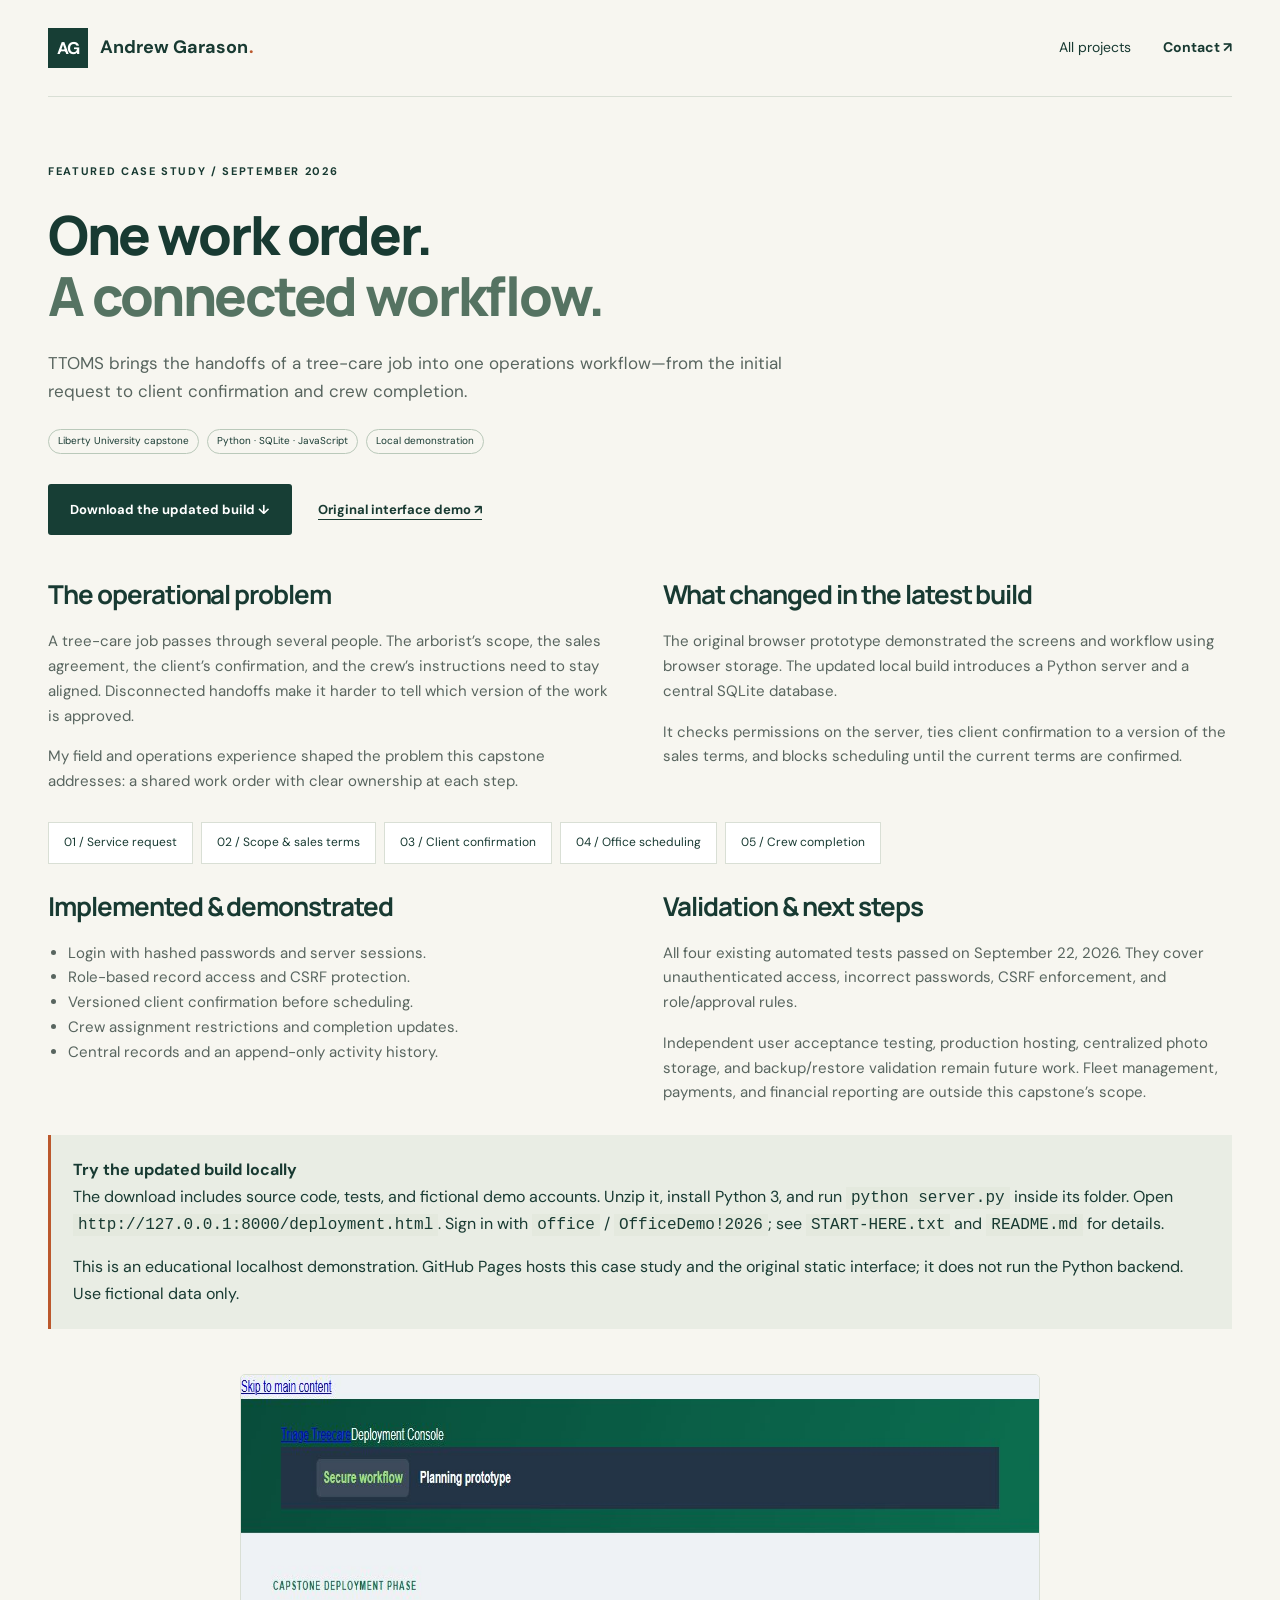
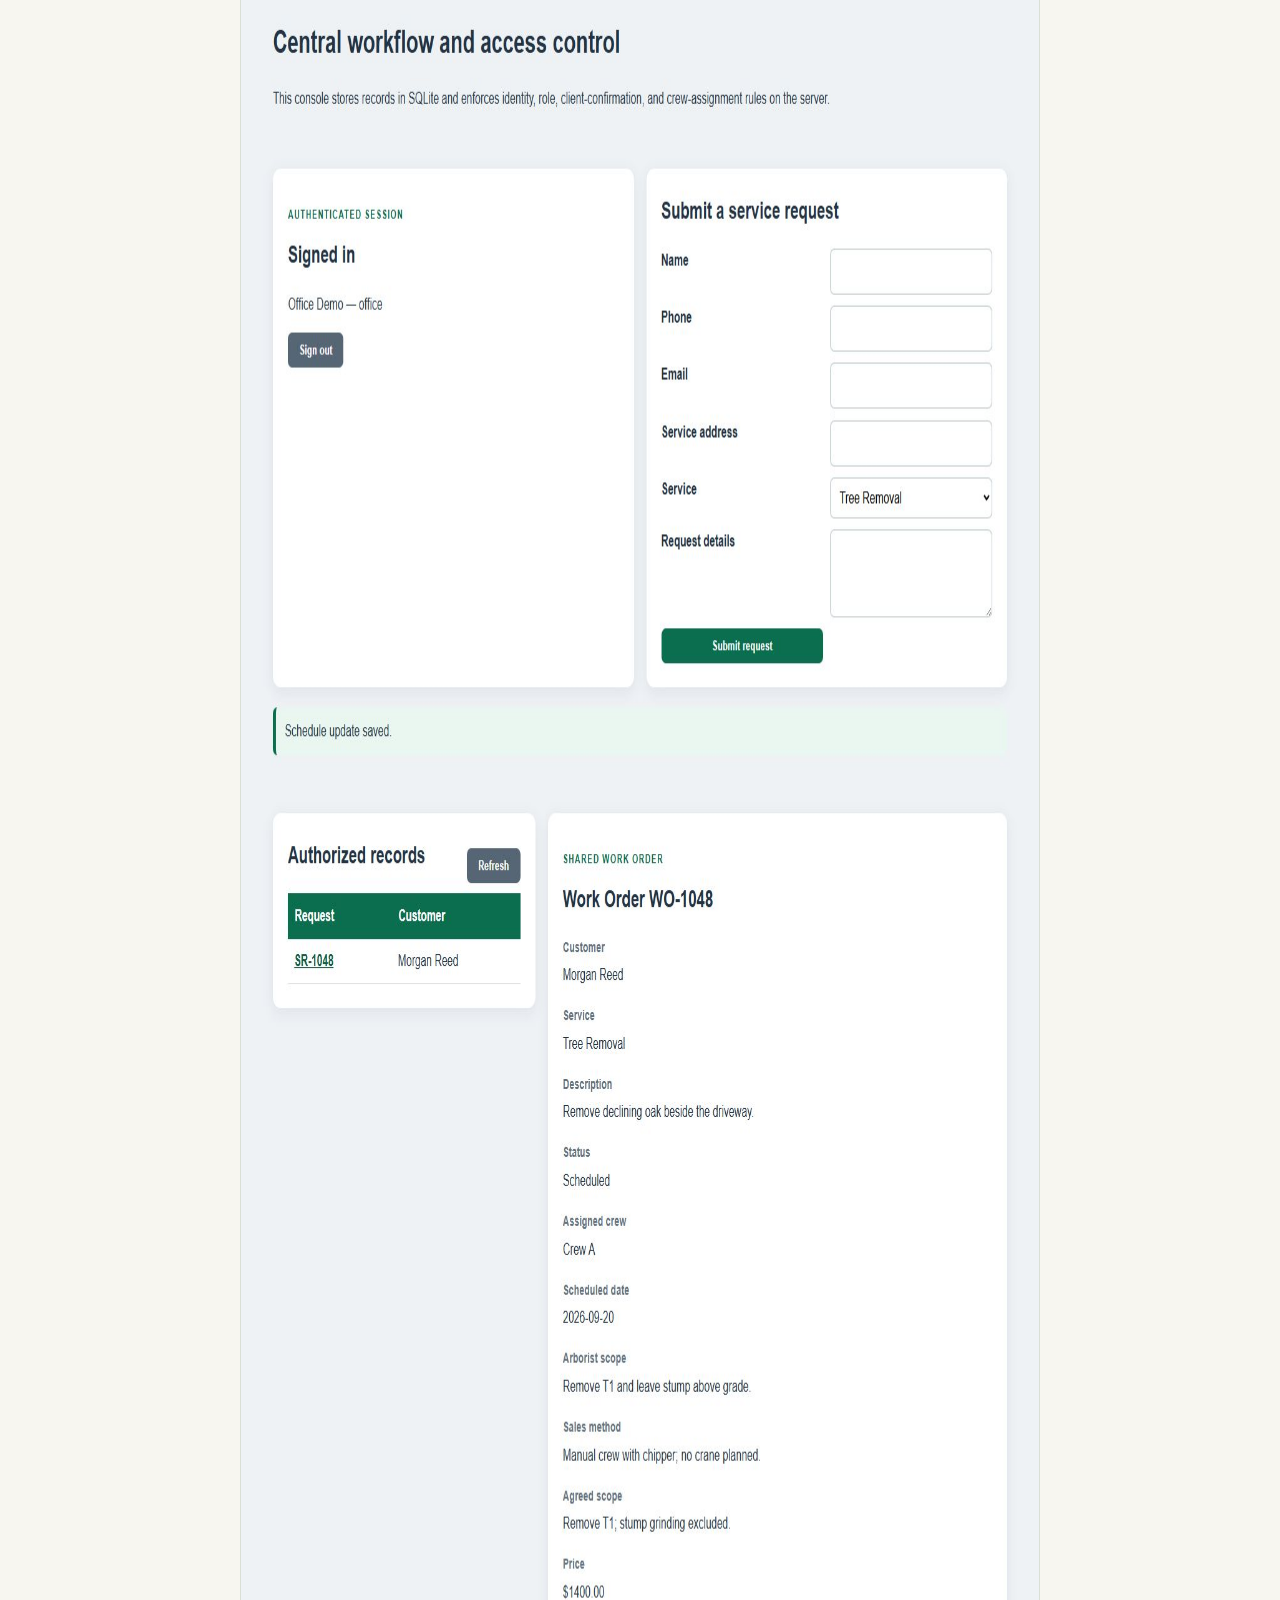
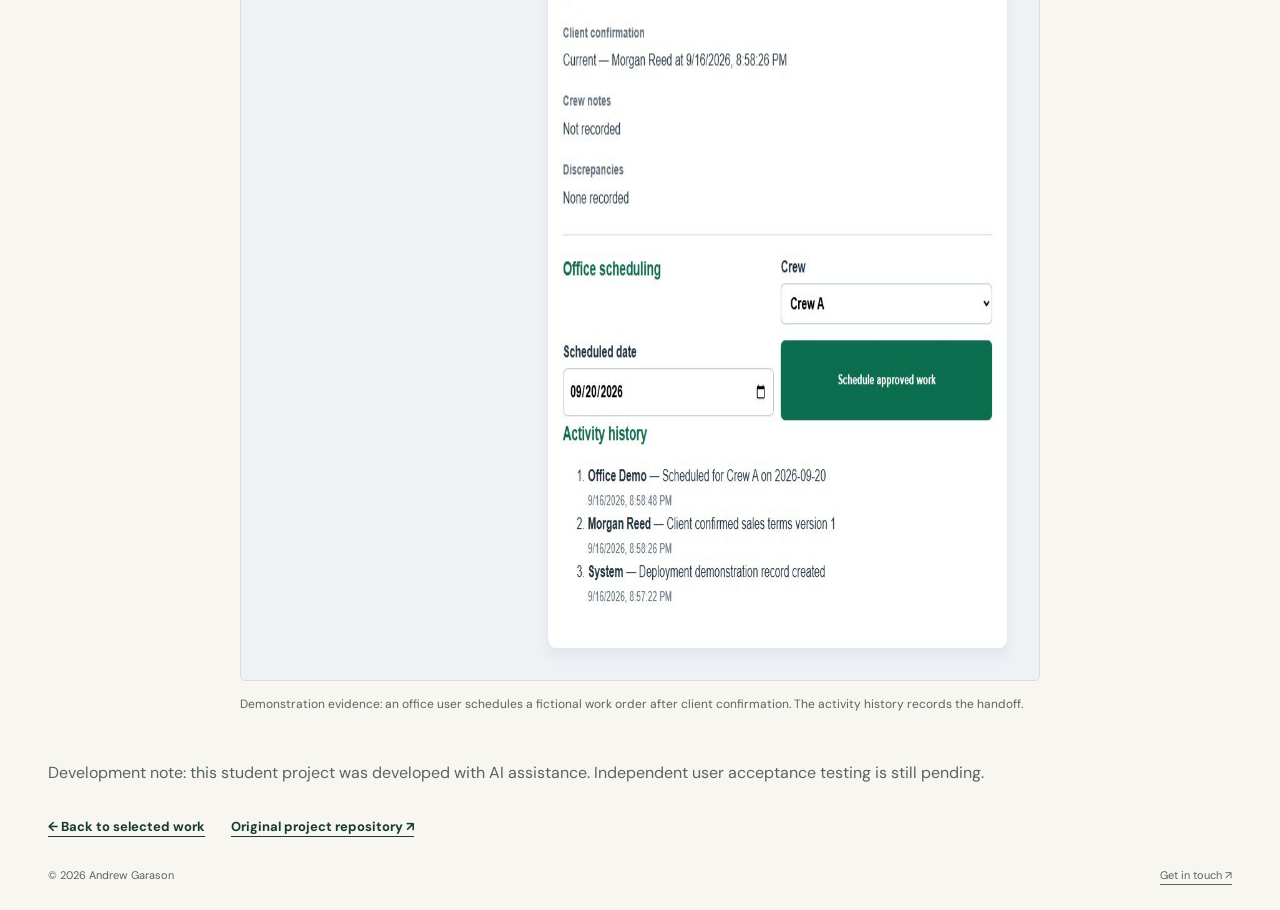
==== projects/ttoms.html @ f36631f8 "Add files via upload" ====
<!doctype html><html lang="en"><head><meta charset="utf-8"><meta name="viewport" content="width=device-width,initial-scale=1"><title>TTOMS Case Study | Andrew Garason</title><meta name="description" content="A tree-care operations capstone with a Python and SQLite demonstration of role-based access, client confirmation, scheduling, and crew workflows."><link rel="stylesheet" href="../style/style.css"></head><body><a class="skip" href="#main">Skip to content</a><header class="site-header wrap"><a class="brand" href="../"><span class="monogram">AG</span> Andrew Garason<span class="brand-dot">.</span></a><nav aria-label="Main navigation"><a href="../#projects">All projects</a><a href="../#contact">Contact ↗</a></nav></header><main id="main" class="wrap"><section class="case-hero"><p class="eyebrow">Featured case study / September 2026</p><h1>One work order.<br><em>A connected workflow.</em></h1><p class="intro">TTOMS brings the handoffs of a tree-care job into one operations workflow—from the initial request to client confirmation and crew completion.</p><div class="tags"><span>Liberty University capstone</span><span>Python · SQLite · JavaScript</span><span>Local demonstration</span></div><div class="actions"><a class="button" href="../downloads/ttoms-local-demo.zip" download>Download the updated build ↓</a><a class="text-link" href="https://garason.github.io/TTOMS-Capstone/">Original interface demo ↗</a></div></section><div class="case-grid"><section><h2>The operational problem</h2><p>A tree-care job passes through several people. The arborist’s scope, the sales agreement, the client’s confirmation, and the crew’s instructions need to stay aligned. Disconnected handoffs make it harder to tell which version of the work is approved.</p><p>My field and operations experience shaped the problem this capstone addresses: a shared work order with clear ownership at each step.</p></section><section><h2>What changed in the latest build</h2><p>The original browser prototype demonstrated the screens and workflow using browser storage. The updated local build introduces a Python server and a central SQLite database.</p><p>It checks permissions on the server, ties client confirmation to a version of the sales terms, and blocks scheduling until the current terms are confirmed.</p></section></div><div class="workflow" aria-label="Workflow stages"><span>01 / Service request</span><span>02 / Scope & sales terms</span><span>03 / Client confirmation</span><span>04 / Office scheduling</span><span>05 / Crew completion</span></div><div class="case-grid"><section><h2>Implemented & demonstrated</h2><ul><li>Login with hashed passwords and server sessions.</li><li>Role-based record access and CSRF protection.</li><li>Versioned client confirmation before scheduling.</li><li>Crew assignment restrictions and completion updates.</li><li>Central records and an append-only activity history.</li></ul></section><section><h2>Validation & next steps</h2><p>All four existing automated tests passed on September 22, 2026. They cover unauthenticated access, incorrect passwords, CSRF enforcement, and role/approval rules.</p><p>Independent user acceptance testing, production hosting, centralized photo storage, and backup/restore validation remain future work. Fleet management, payments, and financial reporting are outside this capstone’s scope.</p></section></div><aside class="case-note"><strong>Try the updated build locally</strong><p>The download includes source code, tests, and fictional demo accounts. Unzip it, install Python 3, and run <code>python server.py</code> inside its folder. Open <code>http://127.0.0.1:8000/deployment.html</code>. Sign in with <code>office</code> / <code>OfficeDemo!2026</code>; see <code>START-HERE.txt</code> and <code>README.md</code> for details.</p><p>This is an educational localhost demonstration. GitHub Pages hosts this case study and the original static interface; it does not run the Python backend. Use fictional data only.</p></aside><figure class="case-evidence"><img src="../images/ttoms-scheduling.png" width="1279" height="2507" alt="The TTOMS office demonstration showing a confirmed work order scheduled for Crew A and its activity history" loading="lazy"><figcaption>Demonstration evidence: an office user schedules a fictional work order after client confirmation. The activity history records the handoff.</figcaption></figure><p class="muted">Development note: this student project was developed with AI assistance. Independent user acceptance testing is still pending.</p><div class="actions"><a class="text-link" href="../#projects">← Back to selected work</a><a class="text-link" href="https://github.com/Garason/TTOMS-Capstone">Original project repository ↗</a></div></main><footer class="wrap"><span>© 2026 Andrew Garason</span><a href="../#contact">Get in touch ↗</a></footer></body></html>
---- style/style.css ----
@import url('https://fonts.googleapis.com/css2?family=DM+Sans:wght@400;500;600;700&family=Manrope:wght@400;500;600;700;800&display=swap');
:root{--paper:#f7f6f0;--ink:#183a32;--muted:#58655f;--line:#d9dfd5;--accent:#bb582c;--green:#173e35}*{box-sizing:border-box}html{scroll-behavior:smooth;scroll-padding-top:30px}body{margin:0;background:var(--paper);color:var(--ink);font:16px/1.65 'DM Sans',sans-serif}a{color:inherit;text-underline-offset:5px}img{max-width:100%;display:block}h1,h2,h3,p,figure{margin:0}h1,h2,h3{font-family:Manrope,sans-serif;line-height:1.12;letter-spacing:-.04em}p+p{margin-top:16px}.wrap{max-width:1200px;width:calc(100% - 96px);margin-inline:auto}.site-header{display:flex;justify-content:space-between;align-items:center;padding:28px 0;border-bottom:1px solid var(--line)}.brand{display:flex;align-items:center;font-weight:700;font-size:18px;text-decoration:none;gap:12px}.brand-dot{color:var(--accent);margin-left:-11px}.monogram{background:var(--green);color:white;padding:6px 9px;font-size:17px;letter-spacing:-1px}nav{display:flex;gap:32px;font-size:14px}nav a{text-decoration:none}nav a:last-child{font-weight:700}a:hover{text-decoration:underline}.hero{display:grid;grid-template-columns:1.25fr 1fr;gap:70px;padding-top:80px;padding-bottom:72px;align-items:center}.eyebrow{font-size:11px;letter-spacing:.15em;text-transform:uppercase;font-weight:700;margin-bottom:24px}.status-dot{display:inline-block;width:7px;height:7px;background:var(--accent);border-radius:50%;margin-right:8px}h1{font-size:clamp(38px,4.5vw,60px);font-weight:800;line-height:1.12}h1 em{font-style:normal;color:#557362}.intro{font-size:17px;color:var(--muted);max-width:520px;margin-top:24px}.hero-detail{font-size:13px;color:var(--muted);margin-top:20px}.actions{display:flex;gap:26px;align-items:center;margin-top:30px}.button{display:inline-flex;align-items:center;justify-content:space-between;gap:30px;background:var(--green);color:white;text-decoration:none;padding:15px 22px;font-size:13px;font-weight:700;border-radius:3px}.button:hover{background:#2d594b;text-decoration:none}.text-link{font-size:13px;font-weight:700}.hero-photo{position:relative;padding:0 0 30px 16px}.hero-photo:before{content:'';position:absolute;background:#e3e7dc;inset:25px -18px 0 40px;z-index:-1}.hero-photo img{width:100%;height:470px;object-fit:cover;object-position:42% 50%;border-radius:100px 3px 3px 3px;filter:saturate(.7)}.hero-photo figcaption{font-size:11px;display:flex;justify-content:space-between;gap:10px;margin-top:13px}.photo-label{position:absolute;bottom:80px;left:-15px;background:var(--paper);padding:18px 22px;font-size:10px;letter-spacing:.12em;line-height:1.8;border-left:3px solid var(--accent)}.metrics{display:grid;grid-template-columns:repeat(3,1fr);border-top:1px solid var(--line);border-bottom:1px solid var(--line);padding:25px 0;gap:32px}.metrics>div+div{border-left:1px solid var(--line);padding-left:40px}.metrics strong{font:700 34px Manrope,sans-serif;letter-spacing:-.04em}.metrics strong span{font-size:17px;font-weight:500}.metrics p{font-size:12px;color:var(--muted);margin-top:4px}.section{padding-top:85px;padding-bottom:85px}.section-heading{display:flex;justify-content:space-between;gap:30px;align-items:end;margin-bottom:35px}.section-heading .eyebrow{margin-bottom:16px}h2{font-size:clamp(29px,3vw,40px);font-weight:700}.section-heading>p{color:var(--muted);font-size:13px}.featured{display:grid;grid-template-columns:1fr 1.1fr;background:#e9ede4;border:1px solid var(--line);border-radius:6px;overflow:hidden}.project-copy{padding:42px}.project-number{font-size:10px;letter-spacing:.12em;font-weight:700;color:var(--muted)}.tags{display:flex;gap:8px;flex-wrap:wrap;margin-top:24px}.tags span,.status{font-size:10px;border:1px solid #bac9ba;border-radius:20px;padding:3px 9px}.project-copy h3{font-size:44px;margin:16px 0 8px}.project-subtitle{font-weight:600;font-size:13px;line-height:1.5}.project-copy>p:not(.project-number):not(.project-subtitle){color:var(--muted);font-size:14px}.tech{font-size:11px;letter-spacing:.03em;color:var(--muted);margin:25px 0}.tech span{padding:0 6px}.project-preview{align-self:center;position:relative;display:block;background:#fff;margin:40px 0 40px 15px;box-shadow:0 12px 35px #15382c15;border:1px solid #c5cfc5;border-right:0;border-radius:7px 0 0 7px;overflow:hidden;height:440px}.project-preview>img{width:100%;height:auto}.window-bar{height:32px;background:#fafbf9;display:flex;align-items:center;gap:5px;padding:0 12px;border-bottom:1px solid var(--line)}.window-bar>span{width:6px;height:6px;background:#bcc9be;border-radius:50%}.window-bar small{margin-left:12px;font-size:9px;color:var(--muted)}.preview-caption{position:absolute;bottom:0;left:0;right:0;padding:17px 20px;background:var(--green);color:white;font-size:9px;letter-spacing:.12em}.preview-caption span{display:block;font-size:13px;letter-spacing:0;margin-top:4px}.project-grid{display:grid;grid-template-columns:1fr 1fr;gap:24px;margin-top:24px}.project-card{padding:32px;border:1px solid var(--line);border-radius:6px;display:flex;flex-direction:column;align-items:start}.card-top{display:flex;justify-content:space-between;gap:10px;width:100%;align-items:center}.project-icon{font:700 48px Manrope,sans-serif;color:#426451;margin:30px 0 20px;line-height:1}.project-icon span{color:var(--accent)}.project-card h3{font-size:26px;margin-bottom:15px}.project-card>p:not(.tech){font-size:14px;color:var(--muted)}.project-card .text-link{margin-top:auto}.experience{background:var(--green);color:#f4f5ec}.experience .eyebrow{color:#baccad}.experience .section-heading>p{color:#c1d0c7}.experience-grid{display:grid;grid-template-columns:repeat(3,1fr);gap:40px;margin-top:55px}.experience-grid article{border-top:1px solid #ffffff35;padding-top:26px}.fleet-number{font:600 40px Manrope,sans-serif;margin-bottom:28px;letter-spacing:-.05em}.fleet-number span{display:block;font:400 12px 'DM Sans',sans-serif;letter-spacing:0;color:#c1d0c7;margin-top:7px}.experience h3{font-size:20px;letter-spacing:-.025em}.experience .role{color:#c1d0c7;font-size:11px;margin-top:12px}.experience article>p:last-child{color:#c1d0c7;font-size:13px;line-height:1.85}.education{display:grid;grid-template-columns:1.1fr 1fr;gap:80px}.education .intro{font-size:15px}.education-card{border-left:2px solid var(--accent);padding-left:24px}.education-card h3{font-size:22px;margin-top:15px;margin-bottom:8px}.education-card p{font-size:13px}.muted{color:var(--muted)}.skills{margin-top:30px;padding-left:24px}.skills h3{font-size:14px;letter-spacing:0;margin-bottom:10px}.skills p{font-size:13px}.contact{background:#e6ebdf;padding:55px;text-align:center;border-radius:6px}.contact .eyebrow{color:#626f58}.contact h2{font-size:44px}.contact p:not(.eyebrow){color:var(--muted);font-size:14px;margin:20px 0 25px}.contact-links{display:flex;gap:25px;justify-content:center;font-size:12px;margin-top:22px}footer{display:flex;justify-content:space-between;gap:20px;padding:28px 0;color:var(--muted);font-size:11px}.skip{position:absolute;top:-100px;left:15px;background:white;padding:12px;z-index:10}.skip:focus{top:10px}:focus-visible{outline:3px solid var(--accent);outline-offset:5px}.case-hero{padding:65px 0 45px;max-width:850px}.case-hero h1{font-size:54px}.case-hero .intro{max-width:750px}.case-grid{display:grid;grid-template-columns:1fr 1fr;gap:45px}.case-grid h2{font-size:26px;margin-bottom:20px}.case-grid p,.case-grid li{font-size:15px;color:var(--muted)}.case-grid ul{padding-left:20px}.case-note{padding:22px;border-left:3px solid var(--accent);background:#e9ede4;margin:30px 0}.case-evidence{max-width:800px;margin:45px auto}.case-evidence img{border:1px solid var(--line);border-radius:5px}.case-evidence figcaption{font-size:12px;color:var(--muted);margin-top:14px}.workflow{display:flex;flex-wrap:wrap;gap:8px;margin:28px 0}.workflow span{border:1px solid var(--line);padding:10px 15px;font-size:12px;background:white}code{background:#e4e9de;padding:2px 5px;overflow-wrap:anywhere}
@media(min-width:1500px){.hero-photo img{height:490px}}@media(max-width:950px){.wrap{width:calc(100% - 48px)}.hero{gap:35px}.hero-photo img{height:400px}.hero-photo figcaption{display:block}.hero-photo figcaption span{display:block}.project-copy{padding:28px}.education{gap:35px}.card-top{align-items:start;flex-direction:column}.experience-grid{gap:25px}.metrics>div+div{padding-left:24px}}@media(max-width:650px){.wrap{width:calc(100% - 40px)}.site-header{padding:20px 0;align-items:start;gap:20px}.brand{font-size:14px;gap:7px}.brand-dot{margin-left:-7px}.monogram{font-size:14px}nav{gap:14px;flex-wrap:wrap;font-size:11px;justify-content:end;max-width:155px}.hero{grid-template-columns:1fr;padding-top:45px;padding-bottom:35px;gap:35px}h1{font-size:42px}.eyebrow{font-size:9px;letter-spacing:.12em}.hero-photo{max-width:430px;width:100%;padding-left:10px}.hero-photo img{height:350px;border-top-left-radius:70px}.hero-photo:before{right:0}.hero-photo figcaption{display:flex;font-size:9px}.photo-label{left:0;bottom:70px}.metrics{gap:10px;padding:20px 0}.metrics strong{font-size:29px}.metrics strong span{display:block;font-size:12px}.metrics p{font-size:10px}.metrics>div+div{padding-left:13px}.section{padding-top:55px;padding-bottom:55px}.section-heading{display:block}.section-heading>p{margin-top:18px}.featured,.project-grid,.experience-grid,.education,.case-grid{grid-template-columns:1fr}.project-copy{padding:28px}.project-preview{margin:0 20px 25px;height:340px;border-right:1px solid #c5cfc5;border-radius:5px}.project-card{padding:26px}.card-top{flex-direction:row}.experience-grid{gap:30px;margin-top:30px}.fleet-number{margin-bottom:15px}.education{gap:35px}.contact{padding:35px 22px}.contact h2{font-size:34px}footer{flex-wrap:wrap;font-size:10px}.case-hero h1{font-size:39px}.case-hero{padding-top:40px}.actions{flex-wrap:wrap;gap:20px}.case-grid{gap:35px}}@media(prefers-reduced-motion:reduce){html{scroll-behavior:auto}}
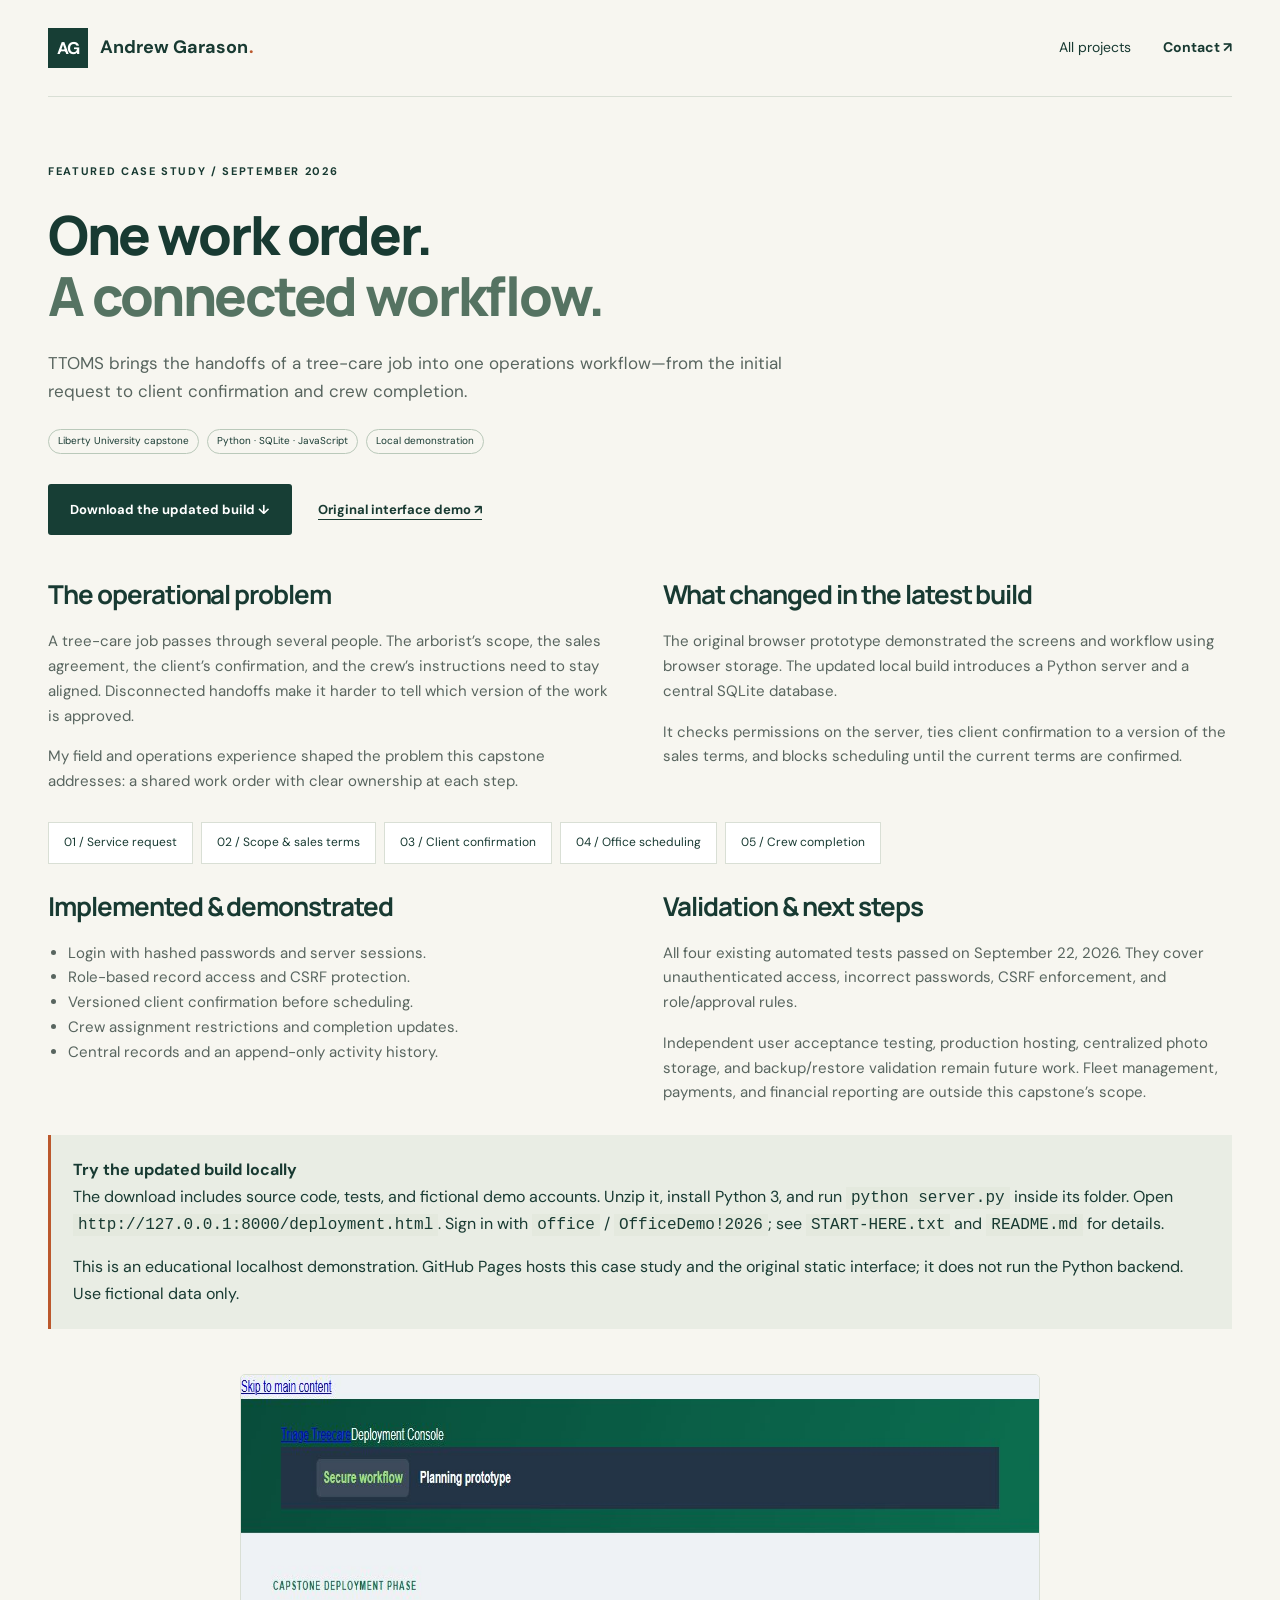
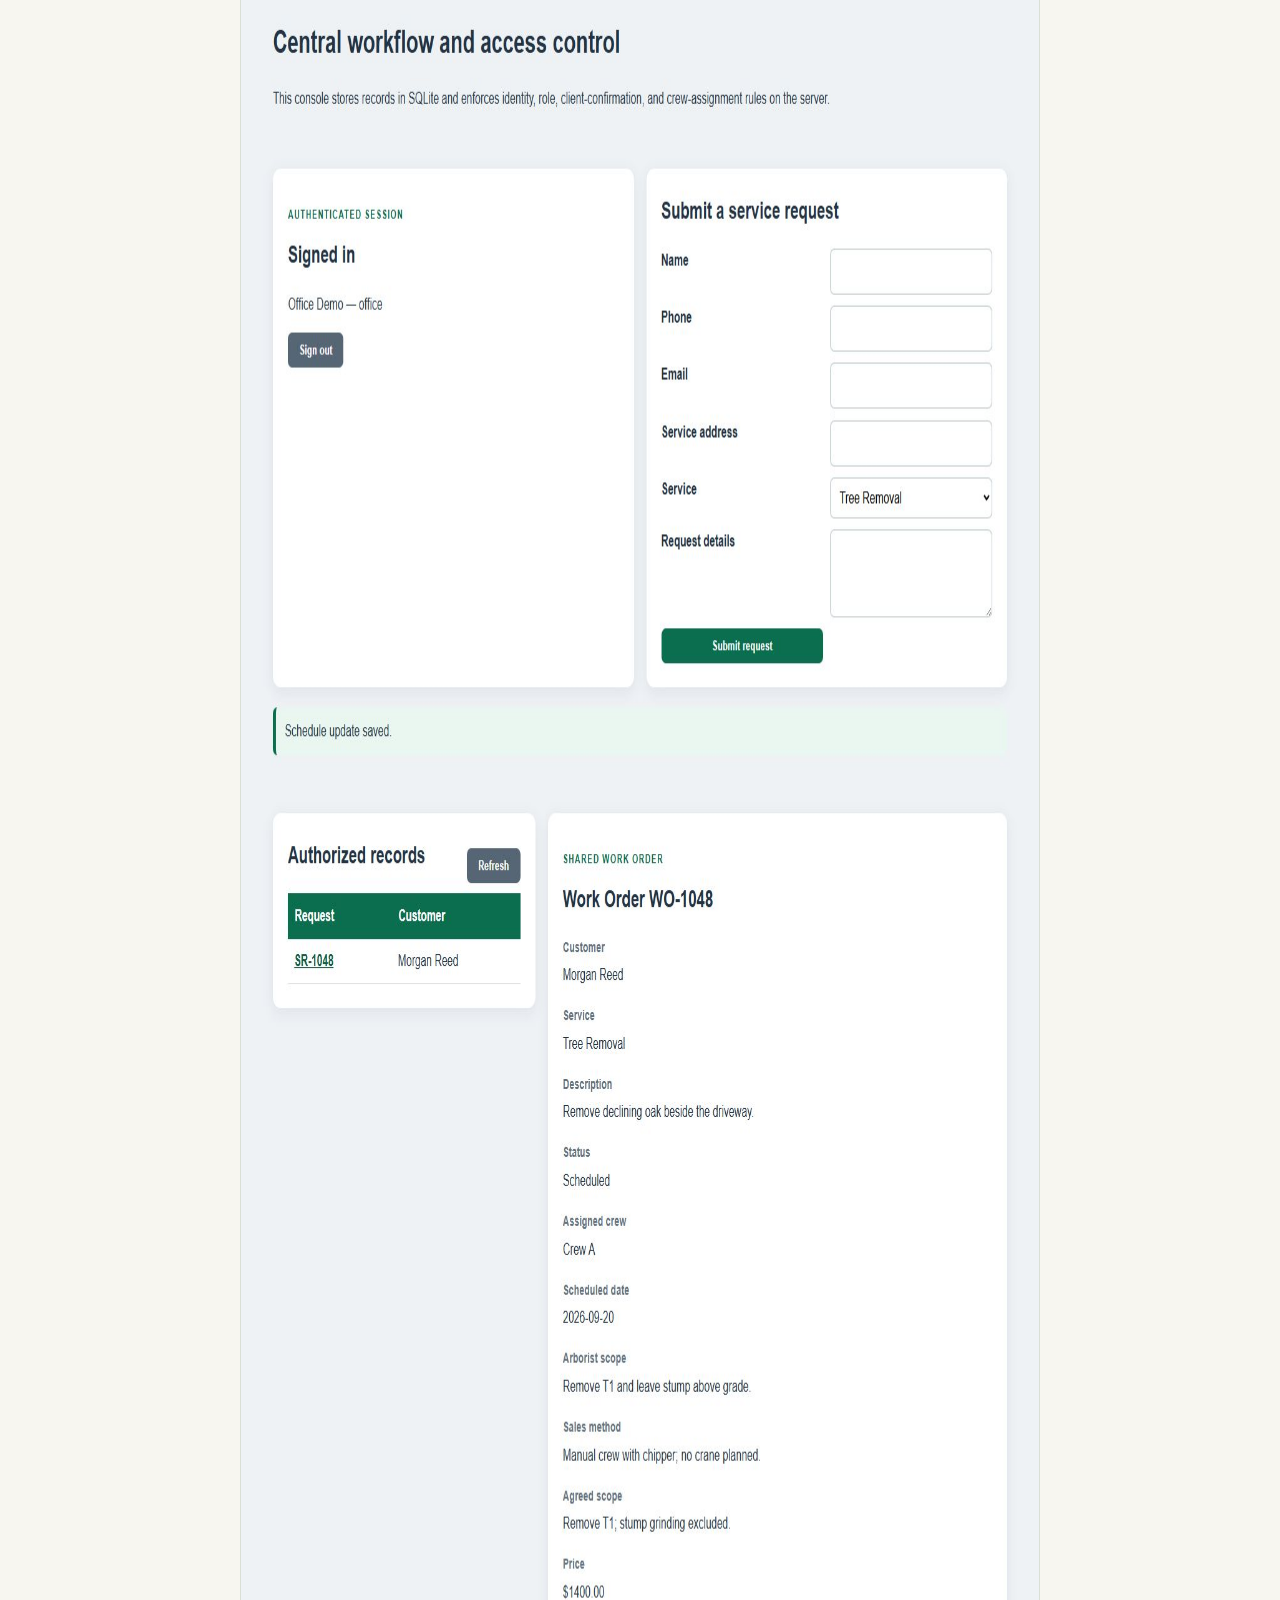
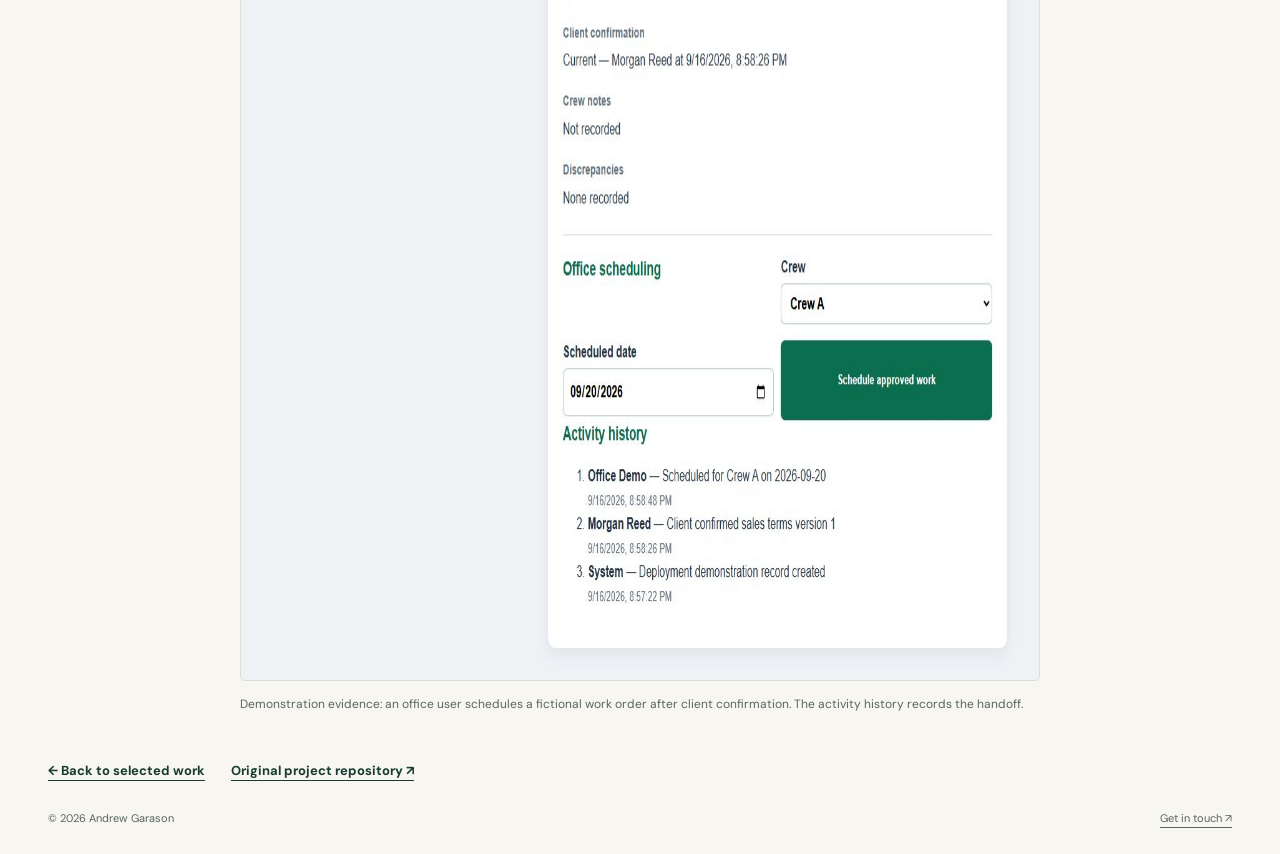
==== commit 9a582cbc: "Add files via upload" ====
--- a/projects/ttoms.html
+++ b/projects/ttoms.html
@@ -1 +1 @@
-<!doctype html><html lang="en"><head><meta charset="utf-8"><meta name="viewport" content="width=device-width,initial-scale=1"><title>TTOMS Case Study | Andrew Garason</title><meta name="description" content="A tree-care operations capstone with a Python and SQLite demonstration of role-based access, client confirmation, scheduling, and crew workflows."><link rel="stylesheet" href="../style/style.css"></head><body><a class="skip" href="#main">Skip to content</a><header class="site-header wrap"><a class="brand" href="../"><span class="monogram">AG</span> Andrew Garason<span class="brand-dot">.</span></a><nav aria-label="Main navigation"><a href="../#projects">All projects</a><a href="../#contact">Contact ↗</a></nav></header><main id="main" class="wrap"><section class="case-hero"><p class="eyebrow">Featured case study / September 2026</p><h1>One work order.<br><em>A connected workflow.</em></h1><p class="intro">TTOMS brings the handoffs of a tree-care job into one operations workflow—from the initial request to client confirmation and crew completion.</p><div class="tags"><span>Liberty University capstone</span><span>Python · SQLite · JavaScript</span><span>Local demonstration</span></div><div class="actions"><a class="button" href="../downloads/ttoms-local-demo.zip" download>Download the updated build ↓</a><a class="text-link" href="https://garason.github.io/TTOMS-Capstone/">Original interface demo ↗</a></div></section><div class="case-grid"><section><h2>The operational problem</h2><p>A tree-care job passes through several people. The arborist’s scope, the sales agreement, the client’s confirmation, and the crew’s instructions need to stay aligned. Disconnected handoffs make it harder to tell which version of the work is approved.</p><p>My field and operations experience shaped the problem this capstone addresses: a shared work order with clear ownership at each step.</p></section><section><h2>What changed in the latest build</h2><p>The original browser prototype demonstrated the screens and workflow using browser storage. The updated local build introduces a Python server and a central SQLite database.</p><p>It checks permissions on the server, ties client confirmation to a version of the sales terms, and blocks scheduling until the current terms are confirmed.</p></section></div><div class="workflow" aria-label="Workflow stages"><span>01 / Service request</span><span>02 / Scope & sales terms</span><span>03 / Client confirmation</span><span>04 / Office scheduling</span><span>05 / Crew completion</span></div><div class="case-grid"><section><h2>Implemented & demonstrated</h2><ul><li>Login with hashed passwords and server sessions.</li><li>Role-based record access and CSRF protection.</li><li>Versioned client confirmation before scheduling.</li><li>Crew assignment restrictions and completion updates.</li><li>Central records and an append-only activity history.</li></ul></section><section><h2>Validation & next steps</h2><p>All four existing automated tests passed on September 22, 2026. They cover unauthenticated access, incorrect passwords, CSRF enforcement, and role/approval rules.</p><p>Independent user acceptance testing, production hosting, centralized photo storage, and backup/restore validation remain future work. Fleet management, payments, and financial reporting are outside this capstone’s scope.</p></section></div><aside class="case-note"><strong>Try the updated build locally</strong><p>The download includes source code, tests, and fictional demo accounts. Unzip it, install Python 3, and run <code>python server.py</code> inside its folder. Open <code>http://127.0.0.1:8000/deployment.html</code>. Sign in with <code>office</code> / <code>OfficeDemo!2026</code>; see <code>START-HERE.txt</code> and <code>README.md</code> for details.</p><p>This is an educational localhost demonstration. GitHub Pages hosts this case study and the original static interface; it does not run the Python backend. Use fictional data only.</p></aside><figure class="case-evidence"><img src="../images/ttoms-scheduling.png" width="1279" height="2507" alt="The TTOMS office demonstration showing a confirmed work order scheduled for Crew A and its activity history" loading="lazy"><figcaption>Demonstration evidence: an office user schedules a fictional work order after client confirmation. The activity history records the handoff.</figcaption></figure><p class="muted">Development note: this student project was developed with AI assistance. Independent user acceptance testing is still pending.</p><div class="actions"><a class="text-link" href="../#projects">← Back to selected work</a><a class="text-link" href="https://github.com/Garason/TTOMS-Capstone">Original project repository ↗</a></div></main><footer class="wrap"><span>© 2026 Andrew Garason</span><a href="../#contact">Get in touch ↗</a></footer></body></html>
+<!doctype html><html lang="en"><head><meta charset="utf-8"><meta name="viewport" content="width=device-width,initial-scale=1"><title>TTOMS Case Study | Andrew Garason</title><meta name="description" content="A tree-care operations capstone with a Python and SQLite demonstration of role-based access, client confirmation, scheduling, and crew workflows."><link rel="stylesheet" href="../style/style.css"></head><body><a class="skip" href="#main">Skip to content</a><header class="site-header wrap"><a class="brand" href="../"><span class="monogram">AG</span> Andrew Garason<span class="brand-dot">.</span></a><nav aria-label="Main navigation"><a href="../#projects">All projects</a><a href="../#contact">Contact ↗</a></nav></header><main id="main" class="wrap"><section class="case-hero"><p class="eyebrow">Featured case study / September 2026</p><h1>One work order.<br><em>A connected workflow.</em></h1><p class="intro">TTOMS brings the handoffs of a tree-care job into one operations workflow—from the initial request to client confirmation and crew completion.</p><div class="tags"><span>Liberty University capstone</span><span>Python · SQLite · JavaScript</span><span>Local demonstration</span></div><div class="actions"><a class="button" href="../downloads/ttoms-local-demo.zip" download>Download the updated build ↓</a><a class="text-link" href="https://garason.github.io/TTOMS-Capstone/">Original interface demo ↗</a></div></section><div class="case-grid"><section><h2>The operational problem</h2><p>A tree-care job passes through several people. The arborist’s scope, the sales agreement, the client’s confirmation, and the crew’s instructions need to stay aligned. Disconnected handoffs make it harder to tell which version of the work is approved.</p><p>My field and operations experience shaped the problem this capstone addresses: a shared work order with clear ownership at each step.</p></section><section><h2>What changed in the latest build</h2><p>The original browser prototype demonstrated the screens and workflow using browser storage. The updated local build introduces a Python server and a central SQLite database.</p><p>It checks permissions on the server, ties client confirmation to a version of the sales terms, and blocks scheduling until the current terms are confirmed.</p></section></div><div class="workflow" aria-label="Workflow stages"><span>01 / Service request</span><span>02 / Scope & sales terms</span><span>03 / Client confirmation</span><span>04 / Office scheduling</span><span>05 / Crew completion</span></div><div class="case-grid"><section><h2>Implemented & demonstrated</h2><ul><li>Login with hashed passwords and server sessions.</li><li>Role-based record access and CSRF protection.</li><li>Versioned client confirmation before scheduling.</li><li>Crew assignment restrictions and completion updates.</li><li>Central records and an append-only activity history.</li></ul></section><section><h2>Validation & next steps</h2><p>All four existing automated tests passed on September 22, 2026. They cover unauthenticated access, incorrect passwords, CSRF enforcement, and role/approval rules.</p><p>Independent user acceptance testing, production hosting, centralized photo storage, and backup/restore validation remain future work. Fleet management, payments, and financial reporting are outside this capstone’s scope.</p></section></div><aside class="case-note"><strong>Try the updated build locally</strong><p>The download includes source code, tests, and fictional demo accounts. Unzip it, install Python 3, and run <code>python server.py</code> inside its folder. Open <code>http://127.0.0.1:8000/deployment.html</code>. Sign in with <code>office</code> / <code>OfficeDemo!2026</code>; see <code>START-HERE.txt</code> and <code>README.md</code> for details.</p><p>This is an educational localhost demonstration. GitHub Pages hosts this case study and the original static interface; it does not run the Python backend. Use fictional data only.</p></aside><figure class="case-evidence"><img src="../images/ttoms-scheduling.png" width="1279" height="2507" alt="The TTOMS office demonstration showing a confirmed work order scheduled for Crew A and its activity history" loading="lazy"><figcaption>Demonstration evidence: an office user schedules a fictional work order after client confirmation. The activity history records the handoff.</figcaption></figure><div class="actions"><a class="text-link" href="../#projects">← Back to selected work</a><a class="text-link" href="https://github.com/Garason/TTOMS-Capstone">Original project repository ↗</a></div></main><footer class="wrap"><span>© 2026 Andrew Garason</span><a href="../#contact">Get in touch ↗</a></footer></body></html>
